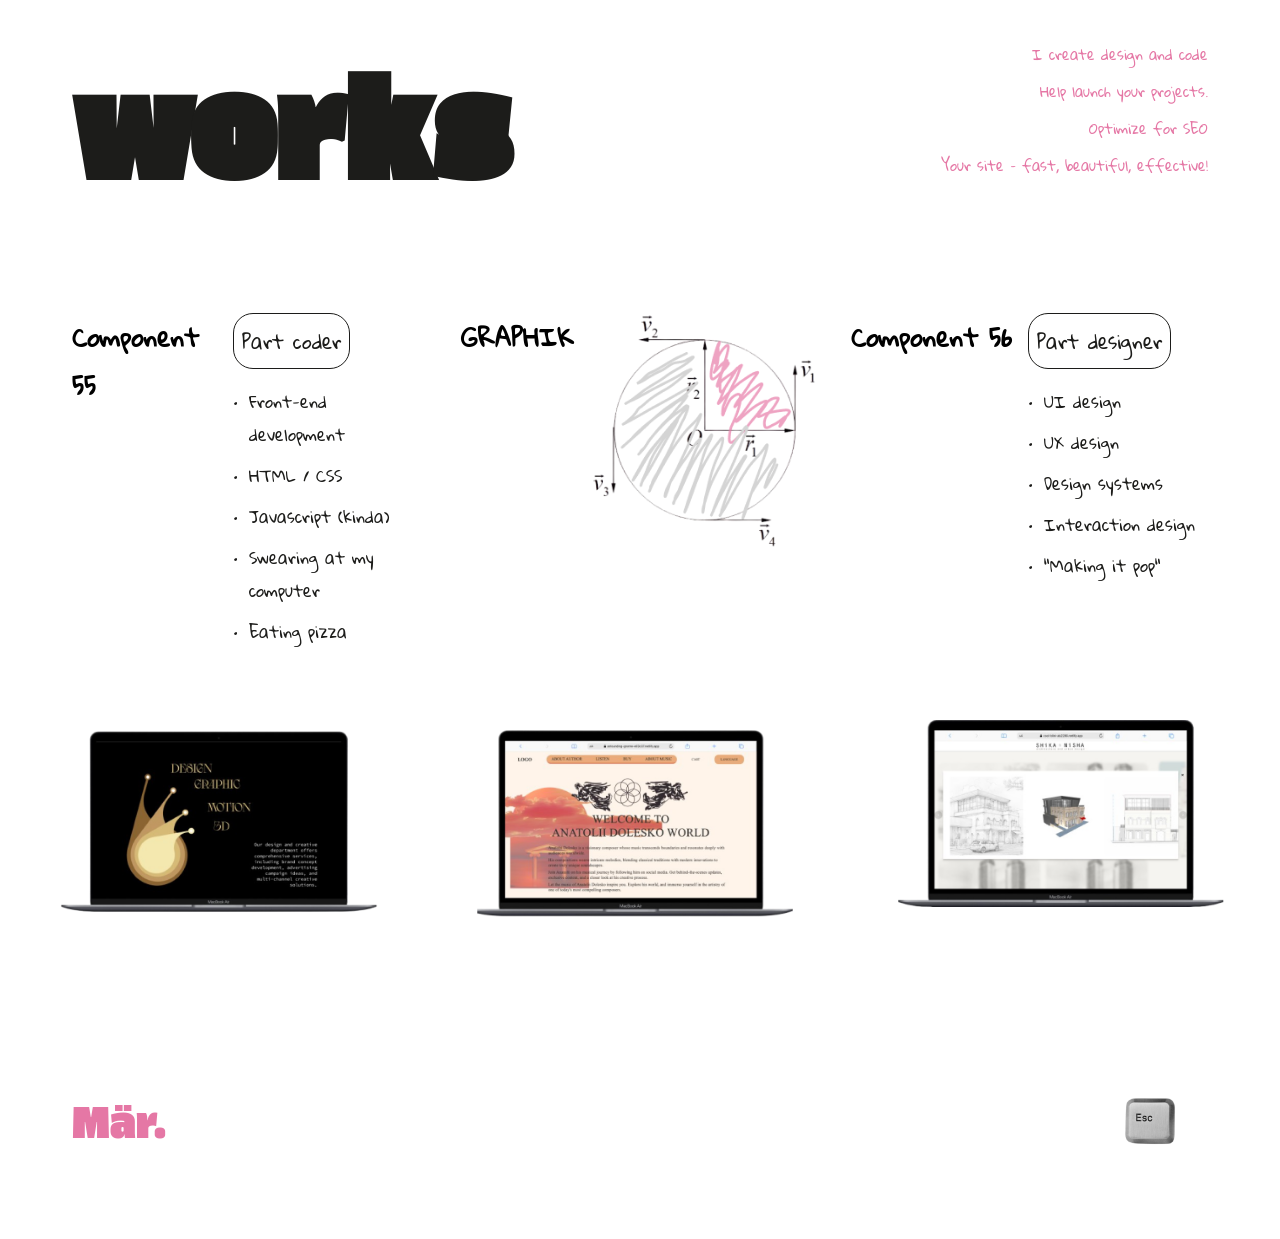
==== work.html @ 4485723b "work.page" ====
<!DOCTYPE html>
<html lang="ru">
  <head>
    <meta charset="UTF-8" />
    <meta name="viewport" content="width=device-width, initial-scale=1.0" />
    <title>Works - Im Mär.</title>
    <!-- Fonts -->
    <link
      href="https://fonts.googleapis.com/css2?family=Gasoek+One&family=Gloria+Hallelujah&display=swap"
      rel="stylesheet"
    />
    <!-- Styles -->
    <link rel="stylesheet" href="styles/main.css" />
    <link rel="stylesheet" href="styles/index.css" />
  </head>
  <body>
    <div class="container">
      <!-- Шапка -->
      <header class="header">
        <h1 class="page-title">works</h1>
        <!-- Текст в правом верхнем углу -->
        <div class="header-text">
          <p>I create design and code</p>
          <p>Help launch your projects.</p>
          <p>Optimize for SEO</p>
          <p>Your site – fast, beautiful, effective!</p>
        </div>
      </header>

      <!-- Основной контент -->
      <main class="main">
        <!-- Компоненты -->
        <div class="components">
          <!-- Component 55 -->
          <div class="component">
            <h2 class="component-title">Component 55</h2>
            <div class="component-content">
              <div class="role">Part coder</div>
              <ul class="skills-list">
                <li>Front-end development</li>
                <li>HTML / CSS</li>
                <li>Javascript (kinda)</li>
                <li>Swearing at my computer</li>
                <li>Eating pizza</li>
              </ul>
            </div>
          </div>

          <!-- GRAPHIK -->
          <div class="component">
            <h2 class="component-title">GRAPHIK</h2>
            <div class="component-content">
              <img
                src="media_portfolio/GRAPHIK.png"
                alt="График"
                class="graph-image"
              />
            </div>
          </div>

          <!-- Component 56 -->
          <div class="component">
            <h2 class="component-title">Component 56</h2>
            <div class="component-content">
              <div class="role">Part designer</div>
              <ul class="skills-list">
                <li>UI design</li>
                <li>UX design</li>
                <li>Design systems</li>
                <li>Interaction design</li>
                <li>"Making it pop"</li>
              </ul>
            </div>
          </div>
        </div>

        <!-- Проекты -->
        <div class="projects">
          <div class="project">
            <img
              src="media_portfolio/SATUS_LAPTOP.png"
              alt="Project 1"
              class="project-image project-image--laptop"
            />
            <img
              src="media_portfolio/SATUS_NOUT.png"
              alt="Project 1"
              class="project-image project-image--tablet"
            />
            <img
              src="media_portfolio/SATUS_PHONE.png"
              alt="Project 1"
              class="project-image project-image--phone"
            />
          </div>
          <div class="project">
            <img
              src="media_portfolio/APOSTOL_LAPTOP.png"
              alt="Project 2"
              class="project-image project-image--laptop"
            />
            <img
              src="media_portfolio/APOSTOL_NOUT.png"
              alt="Project 2"
              class="project-image project-image--tablet"
            />
            <img
              src="media_portfolio/APOSTOL_PHONE.png"
              alt="Project 2"
              class="project-image project-image--phone"
            />
          </div>
          <div class="project">
            <img
              src="media_portfolio/SHIKA_LAPTOP.png"
              alt="Project 3"
              class="project-image project-image--laptop"
            />
            <img
              src="media_portfolio/SHIKA_NOUT.png"
              alt="Project 3"
              class="project-image project-image--tablet"
            />
            <img
              src="media_portfolio/SHIKA_PHONE.png"
              alt="Project 3"
              class="project-image project-image--phone"
            />
          </div>
        </div>
      </main>

      <!-- Подвал -->
      <footer class="footer">
        <a href="index.html" class="logo">Mär.</a>
        <a href="index.html" class="esc-button">
          <img src="media_portfolio/esc.png" alt="ESC" class="esc-icon" />
        </a>
      </footer>
    </div>
  </body>
</html>
---- styles/main.css ----
/* Reset styles */
* {
    margin: 0;
    padding: 0;
    box-sizing: border-box;
}

/* Variables */
:root {
    /* Colors */
    --color-black: #1C1C1A;
    --color-pink: #E577A5;
    --color-gray: #D4D4D4;
    --color-white: #FFFFFF;

    /* Typography */
    --font-heading: 'Gasoek One', sans-serif;
    --font-accent: 'Gloria Hallelujah', cursive;
}

/* Typography responsive styles */
@media screen and (min-width: 1024px) {
    :root {
        --h1-size: 2.5rem;    /* 40px */
        --h2-size: 2rem;      /* 32px */
        --h3-size: 1.5rem;    /* 24px */
        --p-size: 0.875rem;   /* 14px */
    }
}

@media screen and (max-width: 1023px) {
    :root {
        --h1-size: 2rem;      /* 32px */
        --h2-size: 1.75rem;   /* 28px */
        --h3-size: 1.375rem;  /* 22px */
        --p-size: 0.875rem;   /* 14px */
    }
}

@media screen and (max-width: 767px) {
    :root {
        --h1-size: 1.75rem;   /* 28px */
        --h2-size: 1.5rem;    /* 24px */
        --h3-size: 1.25rem;   /* 20px */
        --p-size: 0.75rem;    /* 12px */
    }
}

/* Utility classes */
.container {
    width: 100%;
    max-width: 1200px;
    margin: 0 auto;
    padding: 0 1rem;
}

.transition-default {
    transition: all 0.3s ease;
}

/* Logo styles */
.logo {
    font-family: var(--font-heading);
    color: var(--color-pink);
    text-decoration: none;
    transition: all 0.3s ease;
}

.logo:hover {
    -webkit-text-stroke: 1px var(--color-pink);
    color: transparent;
}

.logo:active {
    -webkit-text-stroke: 1px var(--color-gray);
    background-color: var(--color-gray);
}

/* Навигация */
.navigation {
    display: flex;
    gap: 2rem;
    margin-top: auto;
}

.nav-item {
    text-decoration: none;
    color: var(--color-black);
    display: flex;
    flex-direction: column;
    align-items: center;
    gap: 0.5rem;
}

/* Адаптивная типография */
@media (min-width: 1024px) {
    h1 { font-size: 40px; }
    h2 { font-size: 32px; }
    h3 { font-size: 24px; }
    p { font-size: 14px; }
}

@media (max-width: 1023px) {
    h1 { font-size: 32px; }
    h2 { font-size: 28px; }
    h3 { font-size: 22px; }
    p { font-size: 14px; }
}

@media (max-width: 767px) {
    h1 { font-size: 28px; }
    h2 { font-size: 24px; }
    h3 { font-size: 20px; }
    p { font-size: 12px; }
}

/* Typography */
.font-accent {
    font-family: var(--font-accent);
    letter-spacing: 0.04em;
}

/* Или можно добавить через селектор */
[style*="Gloria Hallelujah"], 
.gloria-hallelujah {
    letter-spacing: 0.04em;
}

.flex-column {
    display: flex;
    flex-direction: column;
}

.items-center {
    align-items: center;
}

.items-start {
    align-items: flex-start;
}
---- styles/index.css ----
/* Основной контейнер */
.container {
    min-height: 100vh;
    display: flex;
    flex-direction: column;
    padding: 2rem;
    background-color: var(--color-white);
    overflow-x: hidden;
}

/* Шапка */
.header {
    margin-bottom: 2rem;
}

.logo {
    font-size: var(--h1-size);
    color: var(--color-pink);
    text-decoration: none;
    font-family: var(--font-heading);
}

/* Основной контент */
.main {
    flex: 1;
    display: flex;
    flex-direction: column;
    justify-content: space-between;
    position: relative;
}

/* Заголовок и skills вместе */
.title-block {
    display: flex;
    justify-content: space-between;
    align-items: flex-start;
    margin-bottom: 2rem;
    flex-wrap: wrap;
    gap: 2rem;
    max-width: 60%;
}

.title {
    font-family: var(--font-accent);
    color: var(--color-black);
    letter-spacing: 0.04em;
    display: flex;
    flex-direction: column;
    align-items: flex-start;
    gap: 1vw;
    font-weight: 400;
}

.title--large {
    font-size: 2.5rem;
    letter-spacing: 0.1vw;
}

.title--large span {
    display: block;
}

/* Блок навыков */
.skills-block {
    position: absolute;
    right: 0;
    width: auto;
    max-width: min(800px, 100vw - 4rem);
    text-align: right;
    margin-top: -1rem;
}

.skills-title {
    font-family: var(--font-heading);
    font-size: 2.5rem;
    color: var(--color-black);
    margin-bottom: 0.5rem;
    letter-spacing: 0.1vw;
}

.skills-items {
    display: grid;
    grid-template-columns: repeat(3, 1fr);
    grid-template-rows: repeat(4, auto);
    gap: clamp(1rem, 3vw, 4.5rem);
    padding: clamp(0.5rem, 1vw, 2rem);
    width: 100%;
}

.skill-item {
    width: min(180px, 100%);
    height: auto;
    justify-self: center;
}

.skill-item--big {
    width: 200px;
}

.skill-item--small {
    width: 160px;
}

/* Точное позиционирование элементов по сетке */
.skill-item:nth-child(1) { 
    grid-column: 1;
    grid-row: 2;
    transform: rotate(-10deg);
    width: 200px;
}

.skill-item:nth-child(2) { 
    grid-column: 3;
    grid-row: 1;
    transform: rotate(5deg);
    width: 160px;
}

.skill-item:nth-child(3) { 
    grid-column: 3;
    grid-row: 2;
    transform: rotate(-8deg);
    width: 200px;
}

.skill-item:nth-child(4) { 
    grid-column: 1;
    grid-row: 4;
    transform: rotate(8deg);
    width: 160px;
}

.skill-item:nth-child(5) { 
    grid-column: 2;
    grid-row: 3;
    transform: rotate(-5deg);
    width: 200px;
}

.skill-item:nth-child(6) { 
    grid-column: 3;
    grid-row: 4;
    transform: rotate(10deg);
    width: 160px;
}

/* Добавим эффект при наведении */
.skill-item:hover {
    transform: scale(1.1) rotate(0deg);
    z-index: 1;
}

/* Навигация */
.navigation {
    display: flex;
    justify-content: space-between;
    gap: 2rem;
    margin-top: -2rem; /* Уменьшаем отступ сверху, чтобы поднять навигацию */
}

.nav-folder {
    display: flex;
    flex-direction: column;
    align-items: center;
    text-decoration: none;
    gap: 0.5rem;
    transition: all 0.3s ease;
}

.folder-icon {
    width: 100px;
    height: auto;
    transition: all 0.3s ease;
}

.nav-folder span {
    font-family: var(--font-accent);
    color: var(--color-black);
    font-size: var(--p-size);
    letter-spacing: 0.04em;
}

/* Ховер эффекты */
.nav-folder:hover .folder-icon {
    content: url('../media_portfolio/IMG_NAV_BUTTON_HOVER.png');
}

.nav-folder:active .folder-icon {
    content: url('../media_portfolio/IMG_NAV_BUTTON_ACTIVE.png');
}

/* Адаптивная верстка */
@media (max-width: 1440px) {
    .skills-block {
        max-width: min(600px, 100vw - 4rem);
    }
    
    .skill-item--big {
        width: 180px;
    }
    
    .skill-item--small {
        width: 140px;
    }
}

@media (max-width: 1024px) {
    .container {
        padding: 2rem;
    }

    /* Шапка с заголовком */
    .header {
        display: flex;
        justify-content: space-between;
        align-items: center;
        margin-bottom: 2rem;
    }

    .logo {
        font-size: 2rem;
    }

    /* Заголовок рядом с лого */
    .title-block {
        position: absolute;
        top: 0.5rem;
        right: 2rem;
        margin: 0;
        padding: 0;
        margin-top: -2.5rem;
    }

    .title--large {
        font-size: 2rem;
        flex-direction: row;
        white-space: nowrap;
    }

    .title--large span {
        display: inline;
        margin-right: 0.5rem;
    }

    /* Блок skills */
    .skills-block {
        position: relative;
        max-width: 100%;
        margin-top: 6rem; /* Отступ после заголовка */
    }

    .skills-title {
        text-align: right;
        margin-bottom: 2rem;
        font-size: 2.5rem;
    }

    .skills-items {
        display: grid;
        grid-template-columns: repeat(3, 1fr);
        gap: 5rem;
        max-width: 800px;
        margin: 0 auto;
        padding: 1rem;
    }

    .skill-item {
        width: 140px;
    }

    /* Навигация */
    .navigation {
        margin-top: auto;
        padding-top: 2rem;
    }

    .projects {
        display: grid;
        grid-template-columns: repeat(2, 1fr);
        gap: 4rem;
        margin-bottom: 4rem;
    }

    .project:nth-child(even) {
        margin-top: 14rem;
    }

    .project {
        max-width: 200px; /* Больше размер для планшетов */
    }

    .project-image {
        width: 140%;
    }

    .components {
        grid-template-columns: 1fr; /* Одна колонка */
        gap: 3rem;
    }

    .component {
        display: flex;
        flex-direction: row;
        justify-content: space-between;
        align-items: flex-start;
        gap: 2rem;
    }

    .component-content {
        flex: 1;
    }

    /* Центральный компонент с графиком */
    .component:nth-child(2) {
        justify-content: center;
        max-width: 400px;
        margin: 0 auto;
    }

    .graph-image {
        max-width: 100%;
    }
}

@media (max-width: 768px) {
    .container {
        padding: 1rem;
    }

    /* Возвращаем заголовок на место */
    .title-block {
        position: static;
        max-width: 100%;
        margin-bottom: 0;
        padding: 0;
        margin-top: 0;
    }

    .title {
        align-items: flex-start;
    }

    .title--large {
        font-size: 1.5rem;
        flex-direction: row;
        flex-wrap: nowrap;
        white-space: nowrap;
        gap: 0.5rem;
    }

    .title--large span {
        display: inline;
        margin-right: 0.25rem;
    }

    /* Блок skills */
    .skills-block {
        position: static;
        max-width: 100%;
        margin-top: 2rem;
    }

    .skills-title {
        text-align: right;
        margin-bottom: 2rem;
    }

    .skills-items {
        display: flex;
        flex-wrap: wrap;
        justify-content: center;
        gap: 2rem;
        padding: 1rem;
        max-width: 600px;
        margin: 0 auto;
    }

    /* Позиционируем каждый элемент отдельно */
    .skill-item:nth-child(1) { 
        margin-left: 0;
        margin-right: auto;
        width: 140px;
    }

    .skill-item:nth-child(2) { 
        margin-left: auto;
        margin-right: 0;
        width: 140px;
    }

    .skill-item:nth-child(3) { 
        margin-left: auto;
        margin-right: 20%;
        width: 140px;
    }

    .skill-item:nth-child(4) { 
        margin-left: 20%;
        margin-right: auto;
        width: 140px;
    }

    .skill-item:nth-child(5) { 
        margin: 0 auto;
        width: 140px;
    }

    .skill-item:nth-child(6) { 
        margin-left: auto;
        margin-right: 10%;
        width: 140px;
    }

    .navigation {
        flex-direction: column;
        align-items: center;
        margin-top: 2rem;
    }

    .projects {
        grid-template-columns: repeat(2, 1fr);
        gap: 4rem;
    }

    .project:nth-child(even) {
        margin-top: 14rem;
    }

    .project {
        max-width: 170px; /* Средний размер */
    }

    .project-image {
        width: 100%;
    }

    .component {
        flex-direction: column;
        gap: 1rem;
    }

    .component:nth-child(2) {
        max-width: 300px;
    }
}

@media (max-width: 480px) {
    .skills-items {
        grid-template-columns: repeat(2, 1fr);
        gap: 1.5rem;
        padding: 0.5rem;
        max-width: 300px;
    }

    .skill-item {
        width: min(100px, 100%);
    }

    .title-block {
        margin-bottom: 0;
        text-align: right;
        width: 100%;
    }

    .title {
        align-items: flex-end;
        width: 100%;
    }

    .title--large {
        font-size: 1.25rem;
        gap: 0.25rem;
        width: 100%;
        justify-content: flex-end;
    }

    .title--large span {
        margin-right: 0.15rem;
    }

    .skills-title {
        font-size: 1.75rem;
        text-align: left;
        margin-bottom: 2.5rem;
    }

    .navigation {
        flex-direction: row;
        justify-content: space-between;
        gap: 1rem;
        margin-top: 2rem;
        padding: 0 0.5rem;
    }

    .nav-folder {
        gap: 0.25rem;
    }

    .folder-icon {
        width: 70px;
        height: auto;
    }

    .nav-folder span {
        font-size: 0.75rem;
    }

    .projects {
        grid-template-columns: repeat(2, 1fr);
        gap: 4rem;
    }

    .project:nth-child(even) {
        margin-top: 14rem;
    }

    .project {
        max-width: 140px; /* Маленький размер */
    }

    .project-image {
        width: 80%;
    }
}

@media (max-width: 360px) {
    .skills-items {
        grid-template-columns: 1fr;
        gap: 1rem;
        max-width: 200px;
    }

    .navigation {
        gap: 0.5rem;
        padding: 0;
    }

    .folder-icon {
        width: 60px;
    }

    .nav-folder span {
        font-size: 0.7rem;
    }

    .title-block {
        margin-bottom: 0;
        text-align: right;
    }

    .skills-title {
        text-align: left;
        margin-bottom: 2.5rem;
    }

    .project:nth-child(even) {
        margin-top: 1rem;
    }

    .project {
        max-width: 120px;
    }
}

/* Анимации */
@keyframes floatVertical {
    0% {
        transform: translateY(-10px) rotate(var(--rotation));
    }
    50% {
        transform: translateY(10px) rotate(var(--rotation));
    }
    100% {
        transform: translateY(-10px) rotate(var(--rotation));
    }
}

@keyframes floatHorizontal {
    0% {
        transform: translateX(-10px) rotate(var(--rotation));
    }
    50% {
        transform: translateX(10px) rotate(var(--rotation));
    }
    100% {
        transform: translateX(-10px) rotate(var(--rotation));
    }
}

/* Применяем анимацию к элементам */
.skill-item:nth-child(1) { 
    --rotation: -10deg;
    animation: floatVertical 4s ease-in-out infinite;
}

.skill-item:nth-child(2) { 
    --rotation: 5deg;
    animation: floatVertical 4s ease-in-out infinite 0.5s;
}

.skill-item:nth-child(3) { 
    --rotation: -8deg;
    animation: floatVertical 4s ease-in-out infinite 1s;
}

.skill-item:nth-child(4) { 
    --rotation: 8deg;
    animation: floatVertical 4s ease-in-out infinite 1.5s;
}

.skill-item:nth-child(5) { 
    --rotation: -5deg;
    animation: floatVertical 4s ease-in-out infinite 2s;
}

.skill-item:nth-child(6) { 
    --rotation: 10deg;
    animation: floatVertical 4s ease-in-out infinite 2.5s;
}

/* Останавливаем анимацию при наведении */
.skill-item:hover {
    animation: none;
    transform: scale(1.1) rotate(0deg);
    z-index: 1;
}

/* Меняем анимацию на мобильных устройствах */
@media (max-width: 768px) {
    .skill-item:nth-child(1) { 
        animation: floatHorizontal 4s ease-in-out infinite;
    }
    
    .skill-item:nth-child(2) { 
        animation: floatHorizontal 4s ease-in-out infinite 0.5s;
    }
    
    .skill-item:nth-child(3) { 
        animation: floatHorizontal 4s ease-in-out infinite 1s;
    }
    
    .skill-item:nth-child(4) { 
        animation: floatHorizontal 4s ease-in-out infinite 1.5s;
    }
    
    .skill-item:nth-child(5) { 
        animation: floatHorizontal 4s ease-in-out infinite 2s;
    }
    
    .skill-item:nth-child(6) { 
        animation: floatHorizontal 4s ease-in-out infinite 2.5s;
    }
}

/* Стили для страницы works */
.page-title {
    font-family: var(--font-heading);
    font-size: 8rem;
    color: var(--color-black);
    margin-bottom: 2rem;
}

.header {
    display: flex;
    justify-content: space-between;
    align-items: flex-start;
    margin-bottom: 4rem;
}

.header-text {
    text-align: right;
    color: var(--color-pink);
    font-family: var(--font-accent);
    font-size: 1.2rem;
}

.header-text p {
    margin: 0.5rem 0;
}

/* Компоненты */
.components {
    display: grid;
    grid-template-columns: repeat(3, 1fr);
    gap: 2rem;
    margin-bottom: 4rem;
}

.component {
    display: flex;
    flex-direction: row;
    gap: 1rem;
}

.component-title {
    font-family: var(--font-accent);
    color: var(--color-purple);
    font-size: 1.5rem;
    margin-bottom: 1rem;
}

.role {
    font-family: var(--font-accent);
    color: var(--color-black);
    font-size: 1.2rem;
    padding: 0.5rem;
    border: 1px solid var(--color-black);
    border-radius: 20px;
    display: inline-block;
    margin-bottom: 1rem;
}

.skills-list {
    list-style: none;
    padding: 0;
    font-family: var(--font-accent);
    color: var(--color-black);
}

.skills-list li {
    margin-bottom: 0.5rem;
    position: relative;
    padding-left: 1rem;
}

.skills-list li::before {
    content: "•";
    position: absolute;
    left: 0;
}

.graph-image {
    width: 100%;
    height: auto;
}

/* Проекты */
.projects {
    display: grid;
    grid-template-columns: repeat(3, 1fr);
    gap: 15rem;
    margin-bottom: 7rem;
    position: relative;
    width: 100%;
    padding: 0 5%; /* Уменьшим отступы, чтобы картинки были больше */
}

.project {
    position: relative;
    width: 100%;
}

.project-image {
    width: 180%; /* Увеличим размер картинок */
    height: auto;
    display: none;
    position: relative;
    left: 50%;
    transform: translateX(-50%);
}

/* Эффект при наведении - простое увеличение */
.project-image:hover {
    transform: translateX(-50%) scale(1.03); /* Немного увеличиваем, сохраняя центрирование */
}

/* По умолчанию показываем NOUT версии на больших экранах */
.project-image--tablet {
    display: block;
}

/* Для планшетов показываем LAPTOP версии */
@media (max-width: 1024px) {
    .project-image--tablet {
        display: none;
    }
    .project-image--laptop {
        display: block;
    }
    .projects {
        padding: 0 8%;
    }
    .project-image {
        width: 140%; /* Возвращаем прежний размер для планшетов */
    }
}

/* Для мобильных показываем PHONE версии */
@media (max-width: 768px) {
    .project-image--laptop {
        display: none;
    }
    .project-image--phone {
        display: block;
    }
    .projects {
        padding: 0 5%;
        gap: 8rem;
    }
    .project-image {
        max-width: 300px;
    }
}

/* Подвал */
.footer {
    display: flex;
    justify-content: space-between;
    align-items: center;
    padding: 2rem 0;
}

/* Кнопка ESC */
.esc-button {
    display: flex;
    align-items: center;
    justify-content: center;
    padding: 1.5rem;
    border: none;
    border-radius: 5px;
}

.esc-icon {
    width: 65px; /* Значительно увеличили размер */
    height: auto;
}

.esc-button:hover {
    transform: scale(1.05);
}

/* Адаптивные размеры для кнопки */
@media (max-width: 1024px) {
    .esc-icon {
        width: 55px;
    }
}

@media (max-width: 768px) {
    .esc-icon {
        width: 45px;
    }
}

@media (max-width: 480px) {
    .esc-icon {
        width: 40px;
    }
}

/* Адаптивная верстка для страницы works */
@media (max-width: 1024px) {
    .page-title {
        font-size: 6rem;
    }

    .components {
        grid-template-columns: repeat(2, 1fr);
    }

    .projects {
        grid-template-columns: repeat(2, 1fr);
    }
}

@media (max-width: 768px) {
    .page-title {
        font-size: 4rem;
    }

    .header {
        flex-direction: column;
        gap: 2rem;
    }

    .header-text {
        text-align: left;
    }

    .components {
        grid-template-columns: 1fr;
    }

    .projects {
        grid-template-columns: repeat(2, 1fr);
        gap: 1rem;
    }
}

@media (max-width: 480px) {
    .page-title {
        font-size: 3rem;
    }

    .component-title {
        font-size: 1.2rem;
    }

    .header-text {
        font-size: 1rem;
    }

    .projects {
        grid-template-columns: repeat(2, 1fr);
        gap: 0rem;
    }

    .project:nth-child(even) {
        margin-top: 14rem;
        margin-left: 0vw;
    }

    .project {
        max-width: 140px;
    }
}
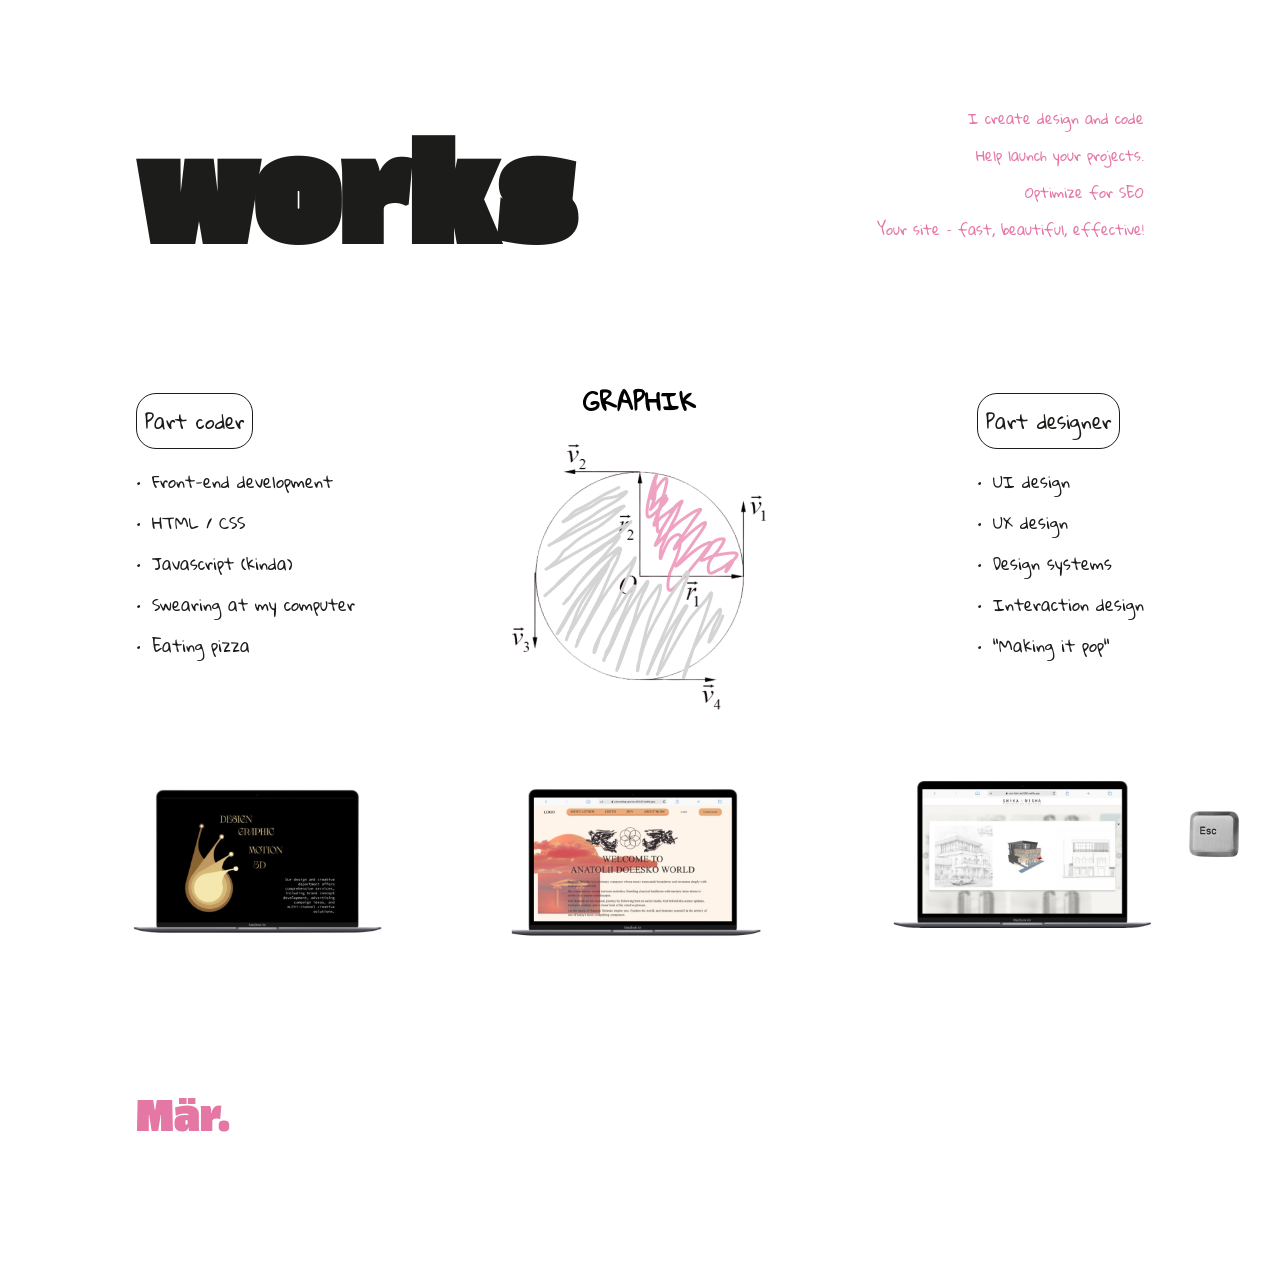
==== commit 0caf719b: "play.page" ====
--- a/work.html
+++ b/work.html
@@ -33,7 +33,7 @@
         <div class="components">
           <!-- Component 55 -->
           <div class="component">
-            <h2 class="component-title">Component 55</h2>
+            <h2 class="component-title"></h2>
             <div class="component-content">
               <div class="role">Part coder</div>
               <ul class="skills-list">
@@ -60,7 +60,7 @@
 
           <!-- Component 56 -->
           <div class="component">
-            <h2 class="component-title">Component 56</h2>
+            <h2 class="component-title"></h2>
             <div class="component-content">
               <div class="role">Part designer</div>
               <ul class="skills-list">
--- a/styles/index.css
+++ b/styles/index.css
@@ -3,7 +3,7 @@
     min-height: 100vh;
     display: flex;
     flex-direction: column;
-    padding: 2rem;
+    padding: 6rem;
     background-color: var(--color-white);
     overflow-x: hidden;
 }
@@ -320,6 +320,27 @@
     .graph-image {
         max-width: 100%;
     }
+
+    .about-title {
+        font-size: 6rem;
+    }
+
+    /* Сохраняем сетку 2x2 но уменьшаем отступы */
+    .about-content {
+        gap: 1.5rem;
+    }
+
+    .about-text {
+        padding-right: 1rem;
+    }
+
+    .expertise {
+        padding-left: 1rem;
+    }
+
+    .resume-img, .certificate-img {
+        max-width: 100%;
+    }
 }
 
 @media (max-width: 768px) {
@@ -442,6 +463,28 @@
     .component:nth-child(2) {
         max-width: 300px;
     }
+
+    .about-title {
+        font-size: 4rem;
+    }
+
+    /* Сохраняем сетку 2x2 */
+    .about-content {
+        gap: 1rem;
+    }
+
+    .hello-text, .expertise-title {
+        font-size: 1.5rem;
+    }
+
+    .description, .expertise-list li {
+        font-size: 1rem;
+        line-height: 1.4;
+    }
+
+    .expertise-list li {
+        margin-bottom: 0.5rem;
+    }
 }
 
 @media (max-width: 480px) {
@@ -521,6 +564,51 @@
     .project-image {
         width: 80%;
     }
+
+    .about-title {
+        font-size: 3rem;
+        margin-bottom: 1rem;
+    }
+
+    /* На мобильных делаем одну колонку */
+    .about-content {
+        grid-template-columns: 1fr;
+        gap: 1.5rem;
+    }
+
+    .about-text {
+        grid-column: 1;
+        grid-row: 1;
+        padding-right: 0;
+    }
+
+    .resume {
+        grid-column: 1;
+        grid-row: 2;
+    }
+
+    .certificate {
+        grid-column: 1;
+        grid-row: 3;
+    }
+
+    .expertise {
+        grid-column: 1;
+        grid-row: 4;
+        padding-left: 0;
+    }
+
+    .hello-text, .expertise-title {
+        font-size: 1.25rem;
+    }
+
+    .description, .expertise-list li {
+        font-size: 0.9rem;
+    }
+
+    .expertise-list li {
+        padding-left: 1rem;
+    }
 }
 
 @media (max-width: 360px) {
@@ -559,6 +647,22 @@
 
     .project {
         max-width: 120px;
+    }
+
+    .about-title {
+        font-size: 2.5rem;
+    }
+
+    .about-content {
+        gap: 1rem;
+    }
+
+    .hello-text, .expertise-title {
+        font-size: 1.1rem;
+    }
+
+    .description, .expertise-list li {
+        font-size: 0.85rem;
     }
 }
 
@@ -686,10 +790,31 @@
     margin-bottom: 4rem;
 }
 
+/* Компонент Part coder */
+.component:first-child {
+    grid-column: 1;
+    justify-self: start;
+    max-width: 300px;
+}
+
+/* Центральный график */
+.component:nth-child(2) {
+    grid-column: 2;
+    justify-self: center;
+}
+
+/* Компонент Part designer */
+.component:last-child {
+    grid-column: 3;
+    justify-self: end;
+    max-width: 300px;
+}
+
 .component {
     display: flex;
-    flex-direction: row;
-    gap: 1rem;
+    flex-direction: column;
+    gap: 0rem;
+    align-items: center;
 }
 
 .component-title {
@@ -802,49 +927,56 @@
     }
 }
 
-/* Подвал */
+/* Обновляем стили для footer и esc-button */
 .footer {
     display: flex;
     justify-content: space-between;
     align-items: center;
+    position: relative;
     padding: 2rem 0;
 }
 
-/* Кнопка ESC */
 .esc-button {
-    display: flex;
-    align-items: center;
-    justify-content: center;
-    padding: 1.5rem;
+    position: fixed;
+    bottom: 2rem;
+    right: 2rem;
+    z-index: 100;
+    background: none;
     border: none;
-    border-radius: 5px;
+    padding: 0;
+    cursor: pointer;
+    transition: transform 0.3s ease;
 }
 
 .esc-icon {
-    width: 65px; /* Значительно увеличили размер */
+    width: 65px;
     height: auto;
 }
 
 .esc-button:hover {
-    transform: scale(1.05);
-}
-
-/* Адаптивные размеры для кнопки */
-@media (max-width: 1024px) {
+    transform: scale(1.1);
+}
+
+/* Адаптивные стили для ESC кнопки */
+@media (max-width: 768px) {
+    .esc-button {
+        bottom: 1.5rem;
+        right: 1.5rem;
+    }
+    
     .esc-icon {
         width: 55px;
     }
 }
 
-@media (max-width: 768px) {
+@media (max-width: 480px) {
+    .esc-button {
+        bottom: 1rem;
+        right: 1rem;
+    }
+    
     .esc-icon {
         width: 45px;
-    }
-}
-
-@media (max-width: 480px) {
-    .esc-icon {
-        width: 40px;
     }
 }
 
@@ -855,7 +987,26 @@
     }
 
     .components {
-        grid-template-columns: repeat(2, 1fr);
+        grid-template-columns: 1fr;
+        gap: 3rem;
+        max-width: 800px;
+        margin: 0 auto 4rem;
+    }
+
+    .component:first-child {
+        grid-column: 1;
+        justify-self: start;
+    }
+
+    .component:nth-child(2) {
+        grid-column: 1;
+        justify-self: center;
+        max-width: 500px;
+    }
+
+    .component:last-child {
+        grid-column: 1;
+        justify-self: end;
     }
 
     .projects {
@@ -878,7 +1029,17 @@
     }
 
     .components {
-        grid-template-columns: 1fr;
+        gap: 2rem;
+        max-width: 100%;
+    }
+
+    .component:first-child,
+    .component:last-child {
+        max-width: 250px;
+    }
+
+    .component:nth-child(2) {
+        max-width: 400px;
     }
 
     .projects {
@@ -913,4 +1074,2539 @@
     .project {
         max-width: 140px;
     }
-} +
+    .components {
+        gap: 1.5rem;
+    }
+
+    .component:first-child,
+    .component:last-child {
+        max-width: 200px;
+    }
+
+    .component:nth-child(2) {
+        max-width: 300px;
+    }
+}
+
+/* Обновляем стили для страницы about */
+.about-content {
+    display: grid;
+    grid-template-columns: repeat(2, 1fr);
+    gap: 2rem;
+}
+
+.about-title {
+    font-family: var(--font-heading);
+    font-size: clamp(2.5rem, 8vw, 8rem);
+    color: var(--color-black);
+    margin-bottom: clamp(1rem, 3vw, 2rem);
+}
+
+.about-text {
+    grid-column: 1;
+    grid-row: 1;
+    padding-right: 2rem;
+}
+
+.hello-text {
+    font-family: var(--font-accent);
+    color: var(--color-pink);
+    font-size: clamp(1.25rem, 2.5vw, 2rem);
+    margin-bottom: 1rem;
+}
+
+.description {
+    font-family: var(--font-accent);
+    color: var(--color-black);
+    font-size: clamp(0.9rem, 1.2vw, 1.2rem);
+    line-height: 1.6;
+    margin-bottom: 1rem;
+}
+
+.resume {
+    grid-column: 2;
+    grid-row: 1;
+}
+
+.certificate {
+    grid-column: 1;
+    grid-row: 2;
+}
+
+.expertise {
+    grid-column: 2;
+    grid-row: 2;
+    padding-left: 2rem;
+    padding-top: 13rem;
+}
+
+.resume-img,
+.certificate-img {
+    width: 100%;
+    height: auto;
+    max-width: 500px;
+}
+
+.expertise-title {
+    font-family: var(--font-accent);
+    color: var(--color-pink);
+    font-size: clamp(1.25rem, 2.5vw, 2rem);
+    margin-bottom: 1rem;
+}
+
+.expertise-list {
+    list-style: none;
+    padding: 0;
+}
+
+.expertise-list li {
+    font-family: var(--font-accent);
+    color: var(--color-black);
+    font-size: clamp(0.9rem, 1.2vw, 1.2rem);
+    margin-bottom: clamp(0.5rem, 1vw, 1rem);
+    padding-left: 1.5rem;
+    position: relative;
+    line-height: 1.4;
+}
+
+.expertise-list li::before {
+    content: "•";
+    position: absolute;
+    left: 0;
+    color: var(--color-pink);
+}
+
+/* Планшеты */
+@media (max-width: 1024px) {
+    .about-content {
+        gap: 1.5rem;
+    }
+
+    .about-text {
+        padding-right: 1rem;
+    }
+
+    .expertise {
+        padding-left: 1rem;
+        
+    }
+}
+
+/* Маленькие планшеты и большие телефоны */
+@media (max-width: 768px) {
+    .about-content {
+        grid-template-columns: 1fr;
+        gap: 2rem;
+        max-width: 600px;
+        margin: 0 auto;
+    }
+
+    .about-text,
+    .resume,
+    .certificate,
+    .expertise {
+        grid-column: 1;
+        padding: 0;
+    }
+
+    .resume { grid-row: 2; }
+    .certificate { grid-row: 3; }
+    .expertise { grid-row: 4; }
+
+    .resume-img,
+    .certificate-img {
+        margin: 0 auto;
+        display: block;
+    }
+}
+
+/* Телефоны */
+@media (max-width: 480px) {
+    .about-content {
+        grid-template-columns: repeat(2, 1fr); /* Сохраняем сетку 2x2 */
+        gap: 1rem;
+        padding: 0 0.5rem;
+    }
+
+    .about-text {
+        grid-column: 1;
+        grid-row: 1;
+        padding-right: 0.5rem;
+    }
+
+    .resume {
+        grid-column: 2;
+        grid-row: 1;
+    }
+
+    .certificate {
+        grid-column: 1;
+        grid-row: 2;
+    }
+
+    .expertise {
+        grid-column: 2;
+        grid-row: 2;
+        padding-left: 0.5rem;
+        
+    }
+
+    .resume-img,
+    .certificate-img {
+        max-width: 100%;
+        height: auto;
+    }
+
+    /* Уменьшаем размеры текста */
+    .about-title {
+        font-size: clamp(2rem, 5vw, 3rem);
+        margin-bottom: 1rem;
+    }
+
+    .hello-text {
+        font-size: 1.2rem;
+        margin-bottom: 0.5rem;
+    }
+
+    .description {
+        font-size: 0.9rem;
+        line-height: 1.4;
+        margin-bottom: 0.5rem;
+    }
+
+    .expertise-title {
+        font-size: 1.2rem;
+        margin-bottom: 0.5rem;
+    }
+
+    .expertise-list li {
+        font-size: 0.9rem;
+        margin-bottom: 0.4rem;
+        padding-left: 1rem;
+        line-height: 1.3;
+    }
+}
+
+/* Очень маленькие телефоны */
+@media (max-width: 360px) {
+    .about-content {
+        gap: 0.8rem;
+    }
+
+    .about-text {
+        padding-right: 0.4rem;
+    }
+
+    .expertise {
+        padding-left: 0.4rem;
+        padding-top: 4rem;
+    }
+
+    .about-title {
+        font-size: 1.8rem;
+    }
+
+    .hello-text,
+    .expertise-title {
+        font-size: 1.1rem;
+    }
+
+    .description,
+    .expertise-list li {
+        font-size: 0.85rem;
+    }
+}
+
+/* Обновленные стили для страницы play */
+.animation-section {
+    position: relative;
+    height: 80vh; /* Ограничиваем высоту секции */
+    margin: 2rem 0;
+    border-radius: 20px;
+    overflow: hidden; /* Ограничиваем анимацию внутри секции */
+    box-shadow: 0 0 20px rgba(0, 0, 0, 0.1);
+}
+
+#app {
+    position: relative;
+    height: 100%;
+    width: 100%;
+    font-family: "Montserrat", serif;
+    
+    border-radius: inherit;
+}
+
+.hero {
+    height: 100%;
+    display: flex;
+    flex-direction: column;
+    align-items: center;
+    justify-content: center;
+    position: relative;
+    z-index: 2;
+}
+
+#webgl-canvas {
+    position: absolute; /* Изменили с fixed на absolute */
+    top: 0;
+    right: 0;
+    bottom: 0;
+    left: 0;
+    overflow: hidden;
+    z-index: 1;
+    border-radius: inherit;
+}
+
+.buttons {
+    position: absolute; /* Изменили с fixed на absolute */
+    width: 100%;
+    bottom: 15px;
+    z-index: 2;
+    display: flex;
+    justify-content: center;
+    align-items: center;
+    gap: 15px;
+}
+
+.buttons button {
+    font-family: "Montserrat", serif;
+    background: rgba(255, 255, 255, 0.5);
+    border-radius: 5px;
+    border: 1px solid grey;
+    padding: 4px 8px;
+    cursor: pointer;
+    transition: all 0.3s ease;
+}
+
+.buttons button:hover {
+    background: rgba(255, 255, 255, 0.7);
+}
+
+/* Адаптивная верстка */
+@media (max-width: 768px) {
+    .animation-section {
+        height: 70vh;
+        margin: 1.5rem 0;
+    }
+}
+
+@media (max-width: 480px) {
+    .animation-section {
+        height: 60vh;
+        margin: 1rem 0;
+    }
+}
+
+/* Добавляем стили для трекера денег */
+.tracker-section {
+    padding: 2rem 0;
+    margin: 0 auto;
+    max-width: 800px;
+}
+
+.section-title {
+    font-family: var(--font-heading);
+    font-size: clamp(2rem, 4vw, 3rem);
+    color: var(--color-black);
+    margin-bottom: 2rem;
+    text-align: center;
+}
+
+.tracker-container {
+    background: #d8d8d875;
+    border-radius: clamp(16px, 4vw, 24px);
+    width: 100%;
+    height: 100vh;
+    margin: 0 auto;
+    display: flex;
+    flex-direction: column;
+    overflow: hidden;
+    /* Добавляем многослойные тени для большей объемности */
+    box-shadow: 
+        0 8px 30px rgba(0, 0, 0, 0.12),
+        0 30px 60px rgba(0, 0, 0, 0.08),
+        inset 0 -10px 30px rgba(255, 255, 255, 0.1),
+        inset 0 10px 30px rgba(255, 255, 255, 0.1);
+    /* Добавляем тонкую рамку для лучшего определения границ */
+    border: 1px solid rgba(255, 255, 255, 0.1);
+    /* Добавляем небольшой градиент для усиления эффекта объема */
+    background: linear-gradient(
+        145deg,
+        rgba(255, 255, 255, 0.1),
+        rgba(216, 216, 216, 0.45)
+    );
+    /* Добавляем backdrop-filter для эффекта матового стекла */
+    backdrop-filter: blur(10px);
+    -webkit-backdrop-filter: blur(10px);
+}
+
+.list-header {
+    font-size: 20px;
+    font-weight: 500;
+    color: #18181b;
+    margin-bottom: 24px;
+    padding-left: 12px;
+}
+
+.transaction-list {
+    display: flex;
+    flex-direction: column;
+    gap: 16px;
+}
+
+.transaction {
+    display: flex;
+    align-items: center;
+    gap: 12px;
+    padding: 0 12px;
+    border-radius: 16px;
+    cursor: pointer;
+    transition: background 0.3s ease;
+    position: relative;
+}
+
+.transaction:hover {
+    background: #f4f4f5;
+}
+
+.icon-container {
+    display: flex;
+    justify-content: space-between;
+}
+
+.icon {
+    width: clamp(32px, 8vw, 40px);
+    height: clamp(32px, 8vw, 40px);
+    background: #18181b;
+    border-radius: 12px;
+    display: grid;
+    place-items: center;
+}
+
+.icon svg {
+    width: 20px;
+    height: 20px;
+    color: white;
+}
+
+.details {
+    display: flex;
+    flex-direction: row;
+    justify-content: space-between;
+    flex: 1;
+    width: 100%;
+}
+
+.title-container {
+    display: flex;
+    flex-direction: column;
+    gap: 4px;
+}
+
+.title {
+    font-weight: 500;
+    color: #18181b;
+}
+
+.subtitle {
+    font-size: clamp(12px, 3vw, 14px);
+    color: #71717a;
+}
+
+.amount {
+    font-weight: 500;
+    color: #71717a;
+}
+
+/* Адаптивная верстка для трекера */
+@media (max-width: 768px) {
+    .tracker-container {
+        max-width: 100%;
+    }
+}
+
+@media (max-width: 480px) {
+    .section-title {
+        margin-bottom: 1.5rem;
+    }
+
+    .list-header {
+        font-size: 18px;
+        margin-bottom: 16px;
+    }
+}
+
+/* Добавьте эти стили для анимации */
+.transaction {
+    /* ... существующие стили ... */
+    position: relative;
+}
+
+.transaction.expanded {
+    flex-direction: column;
+    align-items: flex-start;
+    background: #ffffff;
+}
+
+.transaction.expanded .transaction-details, 
+.transaction.expanded .payment-details {
+    display: flex;
+}
+
+.transaction.expanded .icon-container {
+    width: 100%;
+}
+
+.transaction.expanded .close-btn {
+    display: flex;
+}
+
+.transaction-details, 
+.payment-details {
+    display: none;
+    flex-direction: column;
+    gap: 6px;
+    color: #71717a;
+    border-top: 1px dotted #71717a;
+    padding-top: 6px;
+    width: 100%;
+}
+
+.close-btn {
+    display: none;
+    width: 32px;
+    height: 32px;
+    border: none;
+    background: #f4f4f5;
+    border-radius: 50%;
+    cursor: pointer;
+    align-items: center;
+    justify-content: center;
+}
+
+/* Анимации */
+@keyframes slide-up {
+    from {
+        opacity: 0;
+        margin-top: 30px;
+    }
+    to {
+        opacity: 1;
+        margin-top: 0;
+    }
+}
+
+@keyframes fade-out {
+    0% { opacity: 1; }
+    50% { opacity: 0; }
+    100% { opacity: 0; }
+}
+
+/* View Transitions API */
+::view-transition-group(*) {
+    animation-duration: 0.4s;
+    animation-timing-function: cubic-bezier(0.33, 1, 0.68, 1);
+}
+
+::view-transition-old(*),
+::view-transition-new(*) {
+    height: 100%;
+}
+
+/* Специальные анимации для разных состояний */
+html:active-view-transition-type(expand) {
+    &::view-transition-group(.transaction-details),
+    &::view-transition-group(.payment-details) {
+        animation-name: slide-up;
+        animation-duration: 0.5s;
+    }
+}
+
+html:active-view-transition-type(collapse) {
+    &::view-transition-group(.transaction-details),
+    &::view-transition-group(.payment-details) {
+        animation-name: fade-out;
+    }
+}
+
+::view-transition-group(.not-expanded) {
+    animation-name: fade-out;
+}
+
+/* Добавьте эти стили для разных категорий транзакций */
+.transaction:nth-child(2) .icon {
+    background: #1DB954; /* Spotify green */
+}
+
+.transaction:nth-child(3) .icon {
+    background: #276EF1; /* Uber blue */
+}
+
+.transaction:nth-child(4) .icon {
+    background: #006241; /* Starbucks green */
+}
+
+/* Эффект наведения для иконок */
+.icon {
+    transition: transform 0.3s ease;
+}
+
+.transaction:hover .icon {
+    transform: scale(1.1);
+}
+
+/* Улучшенные стили для деталей транзакции */
+.transaction-details,
+.payment-details {
+    font-size: 13px;
+    line-height: 1.4;
+}
+
+.transaction-id {
+    font-family: monospace;
+    letter-spacing: 0.5px;
+}
+
+.payment-method {
+    font-weight: 500;
+}
+
+/* Стили для шапки */
+.app-header {
+    display: flex;
+    justify-content: space-between;
+    align-items: center;
+    margin-bottom: 24px;
+    padding: clamp(16px, 3vw, 24px) clamp(16px, 3vw, 24px) 0;
+    background: inherit;
+    border-bottom: 1px solid rgba(255, 255, 255, 0.1);
+    z-index: 2;
+}
+
+.user-info {
+    display: flex;
+    align-items: center;
+    gap: 12px;
+}
+
+.user-avatar {
+    width: clamp(32px, 8vw, 40px);
+    height: clamp(32px, 8vw, 40px);
+    border-radius: 50%;
+    overflow: hidden;
+}
+
+.user-avatar img {
+    width: 100%;
+    height: 100%;
+    object-fit: cover;
+}
+
+.user-name {
+    font-size: clamp(14px, 3.5vw, 16px);
+    font-weight: 600;
+    color: #1a1a1a;
+}
+
+.header-actions {
+    display: flex;
+    gap: 16px;
+}
+
+.icon-btn {
+    background: none;
+    border: none;
+    padding: 8px;
+    cursor: pointer;
+    color: #1a1a1a;
+}
+
+.icon-btn svg {
+    width: clamp(20px, 5vw, 24px);
+    height: clamp(20px, 5vw, 24px);
+}
+
+/* Стили для карточки с балансом */
+.balance-card {
+    background: var(--color-pink);
+    border-radius: clamp(16px, 4vw, 20px);
+    padding: clamp(16px, 4vw, 24px);
+    color: white;
+    margin-bottom: clamp(16px, 4vw, 24px);
+    cursor: pointer;
+    transition: transform 0.3s ease;
+    position: relative;
+    z-index: 1;
+}
+
+.balance-card:hover {
+    transform: translateY(-4px);
+}
+
+.card-label {
+    font-size: clamp(12px, 3vw, 14px);
+    opacity: 0.8;
+    margin-bottom: 8px;
+}
+
+.balance-amount {
+    font-size: clamp(24px, 6vw, 32px);
+    font-weight: 700;
+    margin-bottom: clamp(16px, 4vw, 24px);
+}
+
+.card-details {
+    display: flex;
+    justify-content: space-between;
+    align-items: center;
+}
+
+.card-number {
+    font-size: 14px;
+    letter-spacing: 2px;
+}
+
+.card-type {
+    display: flex;
+    align-items: center;
+    gap: 8px;
+    font-size: 14px;
+}
+
+.card-type svg {
+    width: 24px;
+    height: 24px;
+    stroke: white;
+}
+
+/* Стили для быстрых действий */
+.quick-actions {
+    display: grid;
+    grid-template-columns: repeat(auto-fit, minmax(80px, 1fr));
+    gap: clamp(8px, 2vw, 12px);
+    margin-bottom: clamp(16px, 4vw, 24px);
+    position: relative;
+    z-index: 1;
+}
+
+.action-btn {
+    background: white;
+    border: none;
+    border-radius: clamp(12px, 3vw, 16px);
+    padding: clamp(12px, 3vw, 16px);
+    display: flex;
+    flex-direction: column;
+    align-items: center;
+    gap: 8px;
+    cursor: pointer;
+    transition: all 0.2s ease;
+}
+
+.action-btn:hover {
+    background: #f0f0f0;
+    transform: translateY(-2px);
+}
+
+.action-btn svg {
+    width: clamp(20px, 5vw, 24px);
+    height: clamp(20px, 5vw, 24px);
+    color: #1a1a1a;
+}
+
+/* Стили для секции транзакций */
+.transactions-section {
+    background: var(--color-white);
+    border-radius: clamp(16px, 4vw, 20px);
+    padding: clamp(16px, 4vw, 20px);
+    margin-bottom: clamp(16px, 4vw, 24px);
+}
+
+.section-header {
+    display: flex;
+    justify-content: space-between;
+    align-items: center;
+    margin-bottom: 16px;
+}
+
+.section-header h3 {
+    font-size: 18px;
+    font-weight: 600;
+    color: #1a1a1a;
+}
+
+.view-all {
+    background: none;
+    border: none;
+    color: #0061ff;
+    font-size: 14px;
+    cursor: pointer;
+}
+
+/* Адаптивная верстка */
+@media (max-width: 480px) {
+    .tracker-container {
+        padding: 16px;
+    }
+
+    .balance-amount {
+        font-size: 28px;
+    }
+
+    .quick-actions {
+        grid-template-columns: repeat(3, 1fr);
+        gap: 8px;
+    }
+
+    .action-btn {
+        padding: 12px;
+    }
+
+    .action-btn svg {
+        width: 20px;
+        height: 20px;
+    }
+}
+
+/* Стили для фильтров транзакций */
+.filters {
+    display: flex;
+    gap: 8px;
+    overflow-x: auto;
+    padding: 4px;
+    scrollbar-width: none; /* Firefox */
+    -ms-overflow-style: none; /* IE/Edge */
+}
+
+.filters::-webkit-scrollbar {
+    display: none; /* Chrome/Safari/Opera */
+}
+
+.filter-btn {
+    background: var(--color-background);
+    border: none;
+    padding: clamp(8px, 2vw, 12px) clamp(12px, 3vw, 20px);
+    border-radius: clamp(16px, 4vw, 20px);
+    color: var(--color-text);
+    cursor: pointer;
+    white-space: nowrap;
+    transition: all 0.3s ease;
+}
+
+.filter-btn.active {
+    background: var(--color-pink);
+    color: white;
+}
+
+/* Стили для поиска */
+.search-bar {
+    margin-bottom: clamp(16px, 4vw, 24px);
+    position: relative;
+}
+
+.search-input {
+    width: 100%;
+    padding: clamp(12px, 3vw, 16px) clamp(16px, 4vw, 24px) clamp(12px, 3vw, 16px) clamp(40px, 10vw, 56px);
+    border: 1px solid #e5e5e5;
+    border-radius: clamp(16px, 4vw, 20px);
+    font-size: clamp(12px, 3vw, 14px);
+    background: var(--color-background);
+    color: var(--color-text);
+}
+
+.search-icon {
+    position: absolute;
+    left: 12px;
+    top: 50%;
+    transform: translateY(-50%);
+    color: var(--color-text-light);
+}
+
+/* Стили для сортировки */
+.sort-dropdown {
+    position: relative;
+    margin-left: auto;
+}
+
+.sort-btn {
+    background: none;
+    border: none;
+    color: var(--color-text);
+    cursor: pointer;
+    display: flex;
+    align-items: center;
+    gap: 4px;
+}
+
+.sort-menu {
+    position: absolute;
+    top: 100%;
+    right: 0;
+    background: var(--color-background);
+    border-radius: 12px;
+    box-shadow: 0 4px 12px rgba(0,0,0,0.1);
+    padding: 8px 0;
+    min-width: 150px;
+    z-index: 10;
+    display: none;
+}
+
+.sort-menu.active {
+    display: block;
+}
+
+.sort-option {
+    padding: 8px 16px;
+    cursor: pointer;
+    transition: background 0.2s ease;
+}
+
+.sort-option:hover {
+    background: rgba(255,255,255,0.1);
+}
+
+/* Стили для статистики */
+.stats {
+    display: grid;
+    grid-template-columns: repeat(auto-fit, minmax(120px, 1fr));
+    gap: clamp(8px, 2vw, 12px);
+    margin-bottom: clamp(16px, 4vw, 24px);
+}
+
+.stat-card {
+    background: var(--color-background);
+    padding: clamp(12px, 3vw, 16px);
+    border-radius: clamp(12px, 3vw, 16px);
+    text-align: center;
+}
+
+.stat-value {
+    font-size: clamp(18px, 4.5vw, 24px);
+    font-weight: 600;
+    color: var(--color-text);
+    margin-bottom: 4px;
+}
+
+.stat-label {
+    font-size: clamp(10px, 2.5vw, 12px);
+    color: var(--color-text-light);
+}
+
+/* Обновляем стили для модального окна */
+.modal {
+    position: fixed;
+    top: 50%;
+    left: 50%;
+    transform: translate(-50%, -50%);
+    width: min(90vw, 320px);
+    max-width: 320px; /* Делаем более компактным */
+    background: var(--color-white);
+    border-radius: clamp(16px, 4vw, 20px);
+    box-shadow: 0 10px 30px rgba(0, 0, 0, 0.2);
+    border: 1px solid rgba(255, 255, 255, 0.1);
+    opacity: 0;
+    z-index: 1000;
+    transition: all 0.3s cubic-bezier(0.4, 0, 0.2, 1);
+}
+
+/* Затемнение фона */
+.modal-backdrop {
+    position: fixed;
+    top: 0;
+    left: 0;
+    right: 0;
+    bottom: 0;
+
+    backdrop-filter: blur(5px);
+    opacity: 0;
+    z-index: 999;
+    transition: opacity 0.3s ease;
+}
+
+.modal-content {
+    padding: clamp(16px, 4vw, 20px);
+    position: relative;
+}
+
+.modal-header {
+    display: flex;
+    align-items: center;
+    margin-bottom: 20px;
+}
+
+.modal h3 {
+    font-size: clamp(16px, 4vw, 18px);
+    font-weight: 600;
+    color: var(--color-text);
+    margin: 0;
+}
+
+.modal-close {
+    position: absolute;
+    right: 16px;
+    top: 16px;
+    width: 24px;
+    height: 24px;
+    border: none;
+    background: none;
+    cursor: pointer;
+    color: var(--color-text-light);
+    padding: 0;
+    display: flex;
+    align-items: center;
+    justify-content: center;
+    transition: all 0.3s ease;
+}
+
+.modal-close:hover {
+    color: var(--color-pink);
+    transform: rotate(90deg);
+}
+
+.modal-input {
+    width: 100%;
+    padding: clamp(10px, 2.5vw, 12px) clamp(12px, 3vw, 16px);
+    margin-bottom: 12px;
+    border: 2px solid rgba(255, 255, 255, 0.1);
+    border-radius: clamp(10px, 2.5vw, 12px);
+    background: var(--color-background);
+    color: var(--color-text);
+    font-size: clamp(12px, 3vw, 14px);
+    transition: all 0.3s ease;
+}
+
+.modal-buttons {
+    display: flex;
+    gap: 8px;
+    margin-top: 20px;
+}
+
+.modal-btn {
+    flex: 1;
+    padding: 12px;
+    border: none;
+    border-radius: 12px;
+    cursor: pointer;
+    font-weight: 500;
+    font-size: 14px;
+    transition: all 0.3s ease;
+}
+
+.modal-btn.cancel {
+    background: rgba(255, 255, 255, 0.05);
+    color: var(--color-text);
+}
+
+.modal-btn.confirm {
+    background: var(--color-pink);
+    color: white;
+}
+
+/* Анимации для модального окна */
+.modal.active {
+    opacity: 1;
+    transform: translate(-50%, -50%) scale(1);
+}
+
+.modal-backdrop.active {
+    opacity: 1;
+}
+
+/* Стили для селекта в модальном окне */
+.modal select.modal-input {
+    appearance: none;
+    background-image: url("data:image/svg+xml,%3Csvg xmlns='http://www.w3.org/2000/svg' width='24' height='24' viewBox='0 0 24 24' fill='none' stroke='currentColor' stroke-width='2' stroke-linecap='round' stroke-linejoin='round'%3E%3Cpath d='M6 9l6 6 6-6'/%3E%3C/svg%3E");
+    background-repeat: no-repeat;
+    background-position: right 12px center;
+    background-size: 16px;
+    padding-right: 40px;
+}
+
+/* Обновляем стили для транзакций */
+.transaction {
+    background: rgba(255, 255, 255, 0.05);
+    border: 1px solid rgba(255, 255, 255, 0.1);
+    padding: clamp(12px, 3vw, 16px);
+    border-radius: clamp(16px, 4vw, 20px);
+    transition: all 0.3s cubic-bezier(0.4, 0, 0.2, 1);
+}
+
+.transaction:hover {
+    transform: translateX(8px);
+    background: rgba(255, 255, 255, 0.1);
+}
+
+.transaction.expanded {
+    background: var(--color-background);
+    box-shadow: 0 12px 24px rgba(0, 0, 0, 0.1);
+    transform: scale(1.02);
+}
+
+/* Обновляем стили для фильтров */
+.filters {
+    background: rgba(255, 255, 255, 0.05);
+    padding: clamp(6px, 1.5vw, 8px);
+    border-radius: clamp(16px, 4vw, 20px);
+    margin-bottom: clamp(16px, 4vw, 24px);
+}
+
+.filter-btn {
+    padding: clamp(8px, 2vw, 12px) clamp(12px, 3vw, 20px);
+    font-weight: 500;
+    position: relative;
+    overflow: hidden;
+}
+
+.filter-btn::before {
+    content: '';
+    position: absolute;
+    top: 0;
+    left: 0;
+    right: 0;
+    bottom: 0;
+    background: var(--color-pink);
+    opacity: 0;
+    transition: opacity 0.3s ease;
+    border-radius: inherit;
+    z-index: -1;
+}
+
+.filter-btn:hover::before {
+    opacity: 0.1;
+}
+
+.filter-btn.active {
+    background: var(--color-pink);
+    transform: translateY(-2px);
+    box-shadow: 0 4px 12px rgba(255, 192, 203, 0.3);
+}
+
+/* Обновляем стили для поиска */
+.search-bar {
+    position: relative;
+    margin-bottom: clamp(16px, 4vw, 24px);
+}
+
+.search-input {
+    width: 100%;
+    padding: clamp(12px, 3vw, 16px) clamp(16px, 4vw, 24px) clamp(12px, 3vw, 16px) clamp(40px, 10vw, 56px);
+    background: rgba(255, 255, 255, 0.05);
+    border: 2px solid rgba(255, 255, 255, 0.1);
+    border-radius: clamp(16px, 4vw, 20px);
+    font-size: clamp(12px, 3vw, 14px);
+    transition: all 0.3s ease;
+}
+
+.search-input:focus {
+    border-color: var(--color-pink);
+    box-shadow: 0 0 0 4px rgba(255, 192, 203, 0.2);
+    outline: none;
+}
+
+.search-icon {
+    position: absolute;
+    left: 20px;
+    top: 50%;
+    transform: translateY(-50%);
+    color: var(--color-text-light);
+    transition: color 0.3s ease;
+}
+
+.search-input:focus + .search-icon {
+    color: var(--color-pink);
+}
+
+/* Обновляем стили для статистики */
+.stat-card {
+    background: linear-gradient(145deg, rgba(255, 255, 255, 0.05), rgba(255, 255, 255, 0.1));
+    border: 1px solid rgba(255, 255, 255, 0.1);
+    padding: clamp(12px, 3vw, 16px);
+    border-radius: clamp(12px, 3vw, 16px);
+    transition: all 0.3s ease;
+}
+
+.stat-card:hover {
+    transform: translateY(-4px);
+    box-shadow: 0 8px 16px rgba(0, 0, 0, 0.1);
+}
+
+.stat-value {
+    font-size: clamp(18px, 4.5vw, 24px);
+    margin-bottom: 8px;
+    background: linear-gradient(135deg, var(--color-pink), var(--color-accent));
+    -webkit-background-clip: text;
+    -webkit-text-fill-color: transparent;
+}
+
+/* Верхняя часть (шапка) - фиксированная */
+.app-header {
+    padding: clamp(16px, 3vw, 24px) clamp(16px, 3vw, 24px) 0;
+    background: inherit;
+    border-bottom: 1px solid rgba(255, 255, 255, 0.1);
+    z-index: 2;
+}
+
+/* Основной контент - скроллируемый */
+.main-content {
+    flex: 1;
+    overflow-y: auto;
+    padding: clamp(12px, 3vw, 20px);
+    gap: clamp(12px, 2vw, 20px);
+    /* Стилизация скролла */
+    scrollbar-width: thin;
+    scrollbar-color: var(--color-pink) transparent;
+}
+
+/* Стили для скролла в WebKit браузерах */
+.main-content::-webkit-scrollbar {
+    width: 6px;
+}
+
+.main-content::-webkit-scrollbar-track {
+    background: transparent;
+}
+
+.main-content::-webkit-scrollbar-thumb {
+    background-color: var(--color-pink);
+    border-radius: 20px;
+    border: 2px solid transparent;
+}
+
+/* Карточка с балансом остается в потоке */
+.balance-card {
+    margin-bottom: clamp(16px, 4vw, 24px);
+    position: relative;
+    z-index: 1;
+}
+
+/* Быстрые действия */
+.quick-actions {
+    margin-bottom: clamp(16px, 4vw, 24px);
+    position: relative;
+    z-index: 1;
+}
+
+/* Секция транзакций */
+.transactions-section {
+    background: var(--color-white);
+    border-radius: clamp(16px, 4vw, 20px);
+    padding: clamp(16px, 4vw, 20px);
+    margin-bottom: clamp(16px, 4vw, 24px);
+}
+
+/* Список транзакций */
+.transaction-list {
+    max-height: none; /* Убираем ограничение высоты */
+}
+
+/* Анимация для новых транзакций */
+.transaction {
+    animation: slideIn 0.3s ease forwards;
+}
+
+@keyframes slideIn {
+    from {
+        opacity: 0;
+        transform: translateY(-20px);
+    }
+    to {
+        opacity: 1;
+        transform: translateY(0);
+    }
+}
+
+/* Медиа-запросы для адаптивности */
+@media (max-width: 480px) {
+    .tracker-container {
+        height: calc(100vh - 120px); /* Учитываем отступы */
+        border-radius: clamp(20px, 4vw, 20px) clamp(20px, 4vw, 20px) 0 0; /* Скругляем только верхние углы на мобильных */
+    }
+}
+
+@media (min-width: 1200px) {
+    .tracker-container {
+        max-width: 450px;
+        height: 700px;
+    }
+    
+    .balance-amount {
+        font-size: 36px;
+    }
+    
+    .stat-value {
+        font-size: 28px;
+    }
+}
+
+/* Для очень высоких экранов */
+@media (min-height: 1000px) {
+    .tracker-container {
+        height: 800px;
+    }
+}
+
+/* Для маленьких экранов */
+@media (max-height: 600px) {
+    .tracker-container {
+        height: 95vh;
+    }
+    
+    .stats, .quick-actions {
+        margin-bottom: 12px;
+    }
+}
+
+/* Медиа-запросы для разных устройств */
+
+/* Маленькие мобильные устройства */
+@media (max-width: 320px) {
+    .tracker-container {
+        border-radius: 0;
+    }
+
+    .quick-actions {
+        grid-template-columns: repeat(2, 1fr);
+    }
+
+    .action-btn {
+        padding: 8px;
+        font-size: 12px;
+    }
+
+    .balance-amount {
+        font-size: 24px;
+    }
+
+    .stat-value {
+        font-size: 18px;
+    }
+}
+
+/* Мобильные устройства */
+@media (min-width: 321px) and (max-width: 480px) {
+    .tracker-container {
+        height: calc(100vh - 60px);
+        border-radius: 20px 20px 0 0;
+    }
+
+    .main-content {
+        padding: 16px;
+    }
+}
+
+/* Планшеты в портретной ориентации */
+@media (min-width: 481px) and (max-width: 768px) {
+    .tracker-container {
+        max-width: 90%;
+        height: min(800px, 90vh);
+        margin: 20px auto;
+    }
+
+    .quick-actions {
+        grid-template-columns: repeat(3, 1fr);
+    }
+}
+
+/* Планшеты в альбомной ориентации */
+@media (min-width: 769px) and (max-width: 1024px) {
+    .tracker-container {
+        max-width: 700px;
+        height: min(700px, 80vh);
+    }
+
+    .stats {
+        grid-template-columns: repeat(4, 1fr);
+    }
+}
+
+/* Десктопы */
+@media (min-width: 1025px) {
+    .tracker-container {
+        max-width: 400px;
+        height: 700px;
+    }
+
+    .main-content {
+        padding: 24px;
+    }
+}
+
+/* Большие экраны */
+@media (min-width: 1200px) {
+    .tracker-container {
+        max-width: 450px;
+        height: 680px;
+    }
+}
+
+/* Ориентация устройства */
+@media (orientation: landscape) and (max-height: 600px) {
+    .tracker-container {
+        height: 100vh;
+    }
+
+    .main-content {
+        padding: 12px;
+        gap: 8px;
+    }
+
+    .stats, .quick-actions {
+        margin-bottom: 8px;
+    }
+}
+
+/* Высокие экраны (iPhone X и подобные) */
+@media (min-height: 800px) and (max-width: 480px) {
+    .tracker-container {
+        height: calc(100vh - 80px);
+    }
+}
+
+
+
+/* Поддержка уменьшенного движения */
+@media (prefers-reduced-motion: reduce) {
+    .transaction,
+    .modal,
+    .action-btn,
+    .balance-card {
+        transition: none;
+    }
+}
+
+/* Поддержка высокой контрастности */
+@media (prefers-contrast: high) {
+    .transaction,
+    .stat-card,
+    .action-btn {
+        border: 2px solid currentColor;
+    }
+}
+
+/* Стили для устройств с поддержкой hover */
+@media (hover: hover) {
+    .action-btn:hover {
+        transform: translateY(-2px);
+        box-shadow: 0 4px 12px rgba(0, 0, 0, 0.1);
+    }
+
+    .transaction:hover {
+        transform: translateX(4px);
+    }
+}
+
+/* Стили для устройств без поддержки hover */
+@media (hover: none) {
+    .action-btn:active {
+        background: var(--color-background);
+    }
+
+    .transaction:active {
+        background: rgba(255, 255, 255, 0.1);
+    }
+}
+
+/* Контейнер для кнопок */
+.interactive-buttons {
+    padding: 2rem;
+    background: rgba(255, 255, 255, 0.05);
+    border-radius: 24px;
+    margin: 2rem 0;
+}
+
+.buttons-container {
+    display: grid;
+    grid-template-columns: repeat(auto-fit, minmax(150px, 1fr));
+    gap: 2rem;
+    padding: 2rem;
+}
+
+/* 1. Неоновая кнопка */
+.neon-button {
+    position: relative;
+    padding: 15px 30px;
+    color: var(--color-pink);
+    background: transparent;
+    border: none;
+    text-transform: uppercase;
+    letter-spacing: 4px;
+    overflow: hidden;
+    transition: 0.5s;
+    cursor: pointer;
+}
+
+.neon-button:hover {
+    background: var(--color-pink);
+    color: #050801;
+    box-shadow: 0 0 5px var(--color-pink),
+                0 0 25px var(--color-pink),
+                0 0 50px var(--color-pink),
+                0 0 200px var(--color-pink);
+}
+
+.neon-button span {
+    position: absolute;
+    display: block;
+}
+
+.neon-button span:nth-child(1) {
+    top: 0;
+    left: -100%;
+    width: 100%;
+    height: 2px;
+    background: linear-gradient(90deg, transparent, var(--color-pink));
+}
+
+.neon-button span:nth-child(2) {
+    top: -100%;
+    right: 0;
+    width: 2px;
+    height: 100%;
+    background: linear-gradient(180deg, transparent, var(--color-pink));
+}
+
+.neon-button span:nth-child(3) {
+    bottom: 0;
+    right: -100%;
+    width: 100%;
+    height: 2px;
+    background: linear-gradient(270deg, transparent, var(--color-pink));
+}
+
+.neon-button span:nth-child(4) {
+    bottom: -100%;
+    left: 0;
+    width: 2px;
+    height: 100%;
+    background: linear-gradient(360deg, transparent, var(--color-pink));
+}
+
+/* 2. Жидкий переключатель */
+.liquid-switch {
+    position: relative;
+    display: inline-block;
+    width: 60px;
+    height: 34px;
+}
+
+.liquid-switch input {
+    opacity: 0;
+    width: 0;
+    height: 0;
+}
+
+.liquid-switch .slider {
+    position: absolute;
+    cursor: pointer;
+    top: 0;
+    left: 0;
+    right: 0;
+    bottom: 0;
+    background-color: rgba(255, 255, 255, 0.1);
+    transition: .4s;
+    border-radius: 34px;
+    overflow: hidden;
+}
+
+.liquid-switch .liquid {
+    position: absolute;
+    width: 200%;
+    height: 200%;
+    background: var(--color-pink);
+    top: 50%;
+    left: -100%;
+    transform: translate(-100%, -50%);
+    transition: transform 0.4s cubic-bezier(0.4, 0, 0.2, 1);
+    border-radius: 50%;
+}
+
+.liquid-switch input:checked + .slider .liquid {
+    left: 0;
+}
+
+/* 3. Кнопка с градиентной границей */
+.gradient-border-button {
+    position: relative;
+    padding: 15px 30px;
+    background: transparent;
+    border: none;
+    color: white;
+    cursor: pointer;
+    font-size: 16px;
+    z-index: 1;
+}
+
+.gradient-border-button::before {
+    content: '';
+    position: absolute;
+    top: 0;
+    left: 0;
+    right: 0;
+    bottom: 0;
+    border-radius: 4px;
+    padding: 2px;
+    background: linear-gradient(45deg, #ff0000, #00ff00, #0000ff);
+    -webkit-mask: 
+        linear-gradient(#fff 0 0) content-box, 
+        linear-gradient(#fff 0 0);
+    mask: 
+        linear-gradient(#fff 0 0) content-box, 
+        linear-gradient(#fff 0 0);
+    -webkit-mask-composite: xor;
+    mask-composite: exclude;
+}
+
+/* 4. 3D Toggle Switch */
+.toggle-3d {
+    position: relative;
+    display: inline-block;
+    width: 80px;
+    height: 40px;
+    transform-style: preserve-3d;
+    perspective: 500px;
+}
+
+.toggle-3d input {
+    display: none;
+}
+
+.toggle-thumb {
+    position: absolute;
+    width: 100%;
+    height: 100%;
+    background: #2c3e50;
+    border-radius: 20px;
+    cursor: pointer;
+    transform-style: preserve-3d;
+    transition: transform 0.5s;
+}
+
+.toggle-3d input:checked + .toggle-thumb {
+    transform: rotateY(180deg);
+}
+
+/* 5. Кнопка с частицами */
+.particle-button {
+    position: relative;
+    padding: 15px 30px;
+    background: transparent;
+    border: 2px solid var(--color-pink);
+    color: var(--color-pink);
+    cursor: pointer;
+    overflow: hidden;
+}
+
+.particles {
+    position: absolute;
+    inset: 0;
+    pointer-events: none;
+}
+
+.particle-button:hover .particles::before {
+    content: '';
+    position: absolute;
+    top: 50%;
+    left: 50%;
+    width: 5px;
+    height: 5px;
+    background: var(--color-pink);
+    border-radius: 50%;
+    animation: particle 0.5s linear;
+}
+
+@keyframes particle {
+    0% {
+        transform: translate(-50%, -50%);
+        opacity: 1;
+    }
+    100% {
+        transform: translate(-50%, -200%);
+        opacity: 0;
+    }
+}
+
+/* 6. Морфинг кнопка */
+.morph-button {
+    position: relative;
+    z-index: 1;
+}
+
+.morph-button .circle {
+    position: absolute;
+    top: 50%;
+    left: 50%;
+    transform: translate(-50%, -50%) scale(0);
+    width: 150%;
+    height: 150%;
+    background: var(--color-pink);
+    border-radius: 50%;
+    transition: transform 0.5s cubic-bezier(0.4, 0, 0.2, 1);
+    z-index: -1;
+}
+
+/* 7. Голографическая кнопка */
+.holographic-button {
+    background: rgba(255, 255, 255, 0.05);
+    backdrop-filter: blur(10px);
+    border: 1px solid rgba(255, 255, 255, 0.2);
+    box-shadow: 0 8px 32px 0 rgba(31, 38, 135, 0.37);
+}
+
+.holographic-button::before {
+    background: linear-gradient(
+        120deg,
+        transparent 0%,
+        rgba(255, 255, 255, 0.3) 50%,
+        transparent 100%
+    );
+}
+
+/* Стили для частиц */
+.particle {
+    position: absolute;
+    background: var(--color-pink);
+    border-radius: 50%;
+    width: 5px;
+    height: 5px;
+    pointer-events: none;
+}
+
+/* Контейнер для интерактивных элементов */
+.interactive-controls {
+    padding: 2rem;
+    box-shadow: 0 10px 30px rgba(0, 0, 0, 0.1);
+    border-radius: 24px;
+    margin: 2rem 0;
+}
+
+.controls-grid {
+    display: grid;
+    grid-template-columns: repeat(3, 1fr);
+    gap: 2rem;
+    padding: 2rem;
+}
+
+/* Пульсирующая кнопка */
+.pulse-button {
+    position: relative;
+    width: 120px;
+    height: 120px;
+    border-radius: 50%;
+    background: transparent;
+    border: none;
+    cursor: pointer;
+    overflow: hidden;
+}
+
+.pulse-circle {
+    position: absolute;
+    inset: 0;
+    background: var(--color-pink);
+    border-radius: 50%;
+    animation: pulse 2s ease-out infinite;
+}
+
+.pulse-text {
+    position: relative;
+    color: white;
+    font-size: 1.2em;
+    z-index: 1;
+}
+
+@keyframes pulse {
+    0% { transform: scale(0.95); opacity: 0.8; }
+    50% { transform: scale(1.05); opacity: 0.5; }
+    100% { transform: scale(0.95); opacity: 0.8; }
+}
+
+/* Кибер-переключатель */
+.cyber-switch {
+    position: relative;
+    width: 80px;
+    height: 40px;
+    display: inline-block;
+}
+
+.cyber-slider {
+    position: absolute;
+    inset: 0;
+    background: #2a2a2a;
+    border-radius: 20px;
+    cursor: pointer;
+    overflow: hidden;
+}
+
+.cyber-tracks {
+    position: absolute;
+    inset: 4px;
+    background: repeating-linear-gradient(
+        90deg,
+        #333 0px,
+        #333 2px,
+        transparent 2px,
+        transparent 4px
+    );
+}
+
+.cyber-glow {
+    position: absolute;
+    width: 32px;
+    height: 32px;
+    background: var(--color-pink);
+    border-radius: 50%;
+    top: 4px;
+    left: 4px;
+    transition: 0.3s;
+    box-shadow: 0 0 20px var(--color-pink);
+}
+
+.cyber-switch input:checked + .cyber-slider .cyber-glow {
+    left: calc(100% - 36px);
+}
+
+/* Магнитная кнопка */
+.magnetic-button {
+    position: relative;
+    padding: 20px 40px;
+    background: transparent;
+    border: 2px solid var(--color-pink);
+    color: var(--color-pink);
+    cursor: pointer;
+    transition: transform 0.1s;
+}
+
+.magnetic-content {
+    display: block;
+    transform: translateZ(0);
+}
+
+/* Glitch кнопка */
+.glitch-button {
+    position: relative;
+    padding: 20px 40px;
+    background: var(--color-pink);
+    border: none;
+    color: white;
+    cursor: pointer;
+    overflow: hidden;
+}
+
+.glitch-text {
+    position: relative;
+    display: inline-block;
+}
+
+.glitch-text::before,
+.glitch-text::after {
+    content: attr(data-text);
+    position: absolute;
+    top: 0;
+    left: 0;
+    width: 100%;
+    height: 100%;
+    background: var(--color-pink);
+}
+
+.glitch-button:hover .glitch-text::before {
+    animation: glitch-1 0.4s linear infinite;
+    clip-path: polygon(0 0, 100% 0, 100% 45%, 0 45%);
+    transform: translate(-2px, -2px);
+}
+
+.glitch-button:hover .glitch-text::after {
+    animation: glitch-2 0.4s linear infinite;
+    clip-path: polygon(0 55%, 100% 55%, 100% 100%, 0 100%);
+    transform: translate(2px, 2px);
+}
+
+/* Плазма кнопка */
+.plasma-button {
+    position: relative;
+    padding: 20px 40px;
+    background: transparent;
+    border: none;
+    color: white;
+    cursor: pointer;
+    overflow: hidden;
+}
+
+.plasma-effect {
+    position: absolute;
+    inset: 0;
+    background: radial-gradient(
+        circle at var(--x, 50%) var(--y, 50%),
+        var(--color-pink) 0%,
+        transparent 50%
+    );
+    opacity: 0;
+    transition: opacity 0.3s;
+}
+
+.plasma-button:hover .plasma-effect {
+    opacity: 1;
+}
+
+/* 3D Flip переключатель */
+.flip-switch {
+    perspective: 1000px;
+    width: 100px;
+    height: 50px;
+    display: inline-block;
+}
+
+.flip-card {
+    position: relative;
+    width: 100%;
+    height: 100%;
+    cursor: pointer;
+    transform-style: preserve-3d;
+    transition: transform 0.6s;
+}
+
+.flip-front,
+.flip-back {
+    position: absolute;
+    width: 100%;
+    height: 100%;
+    backface-visibility: hidden;
+    display: flex;
+    align-items: center;
+    justify-content: center;
+    border-radius: 25px;
+}
+
+.flip-front {
+    background: var(--color-pink);
+    color: white;
+}
+
+.flip-back {
+    background: #333;
+    color: white;
+    transform: rotateX(180deg);
+}
+
+.flip-switch input:checked + .flip-card {
+    transform: rotateX(180deg);
+}
+
+/* Звуковая волна */
+.wave-button {
+    position: relative;
+    padding: 20px 40px;
+    background: transparent;
+    border: 2px solid var(--color-pink);
+    color: var(--color-pink);
+    cursor: pointer;
+    overflow: hidden;
+}
+
+.wave-bars {
+    position: absolute;
+    bottom: 0;
+    left: 0;
+    width: 100%;
+    height: 30%;
+    display: flex;
+    justify-content: center;
+    gap: 2px;
+}
+
+.wave-bars::before {
+    content: '';
+    width: 3px;
+    height: 100%;
+    background: var(--color-pink);
+    animation: wave 1s ease-in-out infinite;
+    animation-delay: calc(var(--i) * 0.1s);
+}
+
+@keyframes wave {
+    0%, 100% { transform: scaleY(0.5); }
+    50% { transform: scaleY(1); }
+}
+
+/* Адаптивные стили для money tracker */
+@media screen and (max-width: 1024px) {
+    .tracker-container {
+        width: 95%;
+        max-width: 800px;
+        margin: 0 auto;
+        border-radius: 20px;
+    }
+
+    .balance-card {
+        padding: 24px;
+    }
+
+    .stats {
+        grid-template-columns: repeat(2, 1fr);
+        gap: 16px;
+    }
+
+    .quick-actions {
+        grid-template-columns: repeat(3, 1fr);
+        gap: 12px;
+    }
+
+    .filters {
+        overflow-x: auto;
+        padding-bottom: 8px;
+        margin: 16px 0;
+    }
+
+    .filter-btn {
+        white-space: nowrap;
+        padding: 8px 16px;
+    }
+}
+
+@media screen and (max-width: 768px) {
+    .tracker-container {
+        width: 100%;
+        height: calc(100vh - 32px);
+        border-radius: 20px 20px 0 0;
+        margin-bottom: 0;
+    }
+
+    .app-header {
+        padding: 16px;
+    }
+
+    .user-avatar {
+        width: 40px;
+        height: 40px;
+    }
+
+    .balance-card {
+        padding: 20px;
+        margin: 16px;
+    }
+
+    .balance-amount {
+        font-size: 28px;
+    }
+
+    .stats {
+        padding: 0 16px;
+    }
+
+    .stat-card {
+        padding: 16px;
+    }
+
+    .stat-value {
+        font-size: 20px;
+    }
+
+    .quick-actions {
+        padding: 0 16px;
+    }
+
+    .action-btn {
+        padding: 12px;
+        font-size: 14px;
+    }
+
+    .action-btn svg {
+        width: 20px;
+        height: 20px;
+    }
+
+    .filters {
+        padding: 0 16px;
+        gap: 8px;
+    }
+
+    .filter-btn {
+        font-size: 13px;
+        padding: 6px 12px;
+    }
+
+    .search-bar {
+        margin: 16px;
+    }
+
+    .transactions-section {
+        margin: 16px;
+    }
+
+    .transaction {
+        padding: 12px;
+    }
+
+    .transaction.expanded {
+        padding: 16px;
+    }
+
+    .icon {
+        width: 40px;
+        height: 40px;
+    }
+
+    .title {
+        font-size: 15px;
+    }
+
+    .subtitle {
+        font-size: 13px;
+    }
+
+    .amount {
+        font-size: 15px;
+    }
+}
+
+@media screen and (max-width: 480px) {
+    .tracker-container {
+        border-radius: 16px 16px 0 0;
+    }
+
+    .app-header {
+        padding: 12px;
+    }
+
+    .user-avatar {
+        width: 36px;
+        height: 36px;
+    }
+
+    .balance-card {
+        padding: 16px;
+        margin: 12px;
+    }
+
+    .balance-amount {
+        font-size: 24px;
+    }
+
+    .stats {
+        padding: 0 12px;
+        gap: 12px;
+    }
+
+    .stat-card {
+        padding: 12px;
+    }
+
+    .stat-value {
+        font-size: 18px;
+    }
+
+    .quick-actions {
+        padding: 0 12px;
+        grid-template-columns: repeat(3, 1fr);
+        gap: 8px;
+    }
+
+    .action-btn {
+        padding: 8px;
+        font-size: 12px;
+    }
+
+    .action-btn svg {
+        width: 18px;
+        height: 18px;
+    }
+
+    .filters {
+        padding: 0 12px;
+        gap: 6px;
+    }
+
+    .filter-btn {
+        font-size: 12px;
+        padding: 6px 10px;
+    }
+
+    .search-bar {
+        margin: 12px;
+    }
+
+    .search-input {
+        padding: 8px 12px 8px 36px;
+        font-size: 14px;
+    }
+
+    .transactions-section {
+        margin: 12px;
+    }
+
+    .transaction {
+        padding: 10px;
+    }
+
+    .transaction.expanded {
+        padding: 14px;
+    }
+
+    .icon {
+        width: 36px;
+        height: 36px;
+    }
+
+    .title {
+        font-size: 14px;
+    }
+
+    .subtitle {
+        font-size: 12px;
+    }
+
+    .amount {
+        font-size: 14px;
+    }
+
+    /* Модальные окна для мобильных */
+    .modal {
+        width: 90%;
+        max-width: 320px;
+    }
+
+    .modal-content {
+        padding: 16px;
+    }
+
+    .modal-header h3 {
+        font-size: 18px;
+    }
+
+    .modal-input {
+        padding: 10px;
+        font-size: 14px;
+    }
+
+    .modal-buttons {
+        gap: 8px;
+    }
+
+    .modal-btn {
+        padding: 10px;
+        font-size: 14px;
+    }
+}
+
+/* Для очень маленьких экранов */
+@media screen and (max-width: 360px) {
+    .quick-actions {
+        grid-template-columns: repeat(3, 1fr);
+    }
+
+    .action-btn {
+        padding: 6px;
+        font-size: 11px;
+    }
+
+    .action-btn svg {
+        width: 16px;
+        height: 16px;
+    }
+
+    .stat-card {
+        padding: 10px;
+    }
+
+    .stat-value {
+        font-size: 16px;
+    }
+
+    .transaction {
+        padding: 8px;
+    }
+
+    .icon {
+        width: 32px;
+        height: 32px;
+    }
+}
+
+/* Для высоких мобильных экранов (iPhone X и подобные) */
+@media screen and (min-height: 800px) and (max-width: 480px) {
+    .tracker-container {
+        height: calc(100vh - 80px);
+    }
+}
+
+/* Для ландшафтной ориентации на мобильных */
+@media screen and (max-height: 480px) and (orientation: landscape) {
+    .tracker-container {
+        height: auto;
+        min-height: 100vh;
+    }
+
+    .stats {
+        grid-template-columns: repeat(2, 1fr);
+    }
+
+    .quick-actions {
+        grid-template-columns: repeat(3, 1fr);
+    }
+}
+
+/* Базовые стили для трекера */
+.tracker-container {
+    background: #ffffff;
+    border-radius: 30px;
+    width: 100%;
+    max-width: 400px;
+    height: 100vh;
+    margin: 0 auto;
+    padding: 20px;
+    display: flex;
+    flex-direction: column;
+    box-shadow: 0 10px 30px rgba(0, 0, 0, 0.1);
+}
+
+/* Шапка с профилем */
+.app-header {
+    display: flex;
+    justify-content: space-between;
+    align-items: center;
+    padding: 10px 0;
+}
+
+.user-info {
+    display: flex;
+    align-items: center;
+    gap: 12px;
+}
+
+.user-avatar {
+    width: 40px;
+    height: 40px;
+    border-radius: 50%;
+    overflow: hidden;
+}
+
+.user-avatar img {
+    width: 100%;
+    height: 100%;
+    object-fit: cover;
+}
+
+/* Карточка баланса */
+.balance-card {
+    background: var(--color-pink);
+    border-radius: 20px;
+    padding: 24px;
+    color: white;
+    margin: 20px 0;
+}
+
+.card-label {
+    opacity: 0.8;
+    margin-bottom: 8px;
+}
+
+.balance-amount {
+    font-size: 32px;
+    font-weight: bold;
+    margin-bottom: 16px;
+}
+
+/* Статистика */
+.stats {
+    display: grid;
+    grid-template-columns: repeat(2, 1fr);
+    gap: 16px;
+    margin-bottom: 24px;
+}
+
+.stat-card {
+    background: #f5f5f5;
+    padding: 16px;
+    border-radius: 15px;
+    text-align: center;
+}
+
+/* Быстрые действия */
+.quick-actions {
+    display: grid;
+    grid-template-columns: repeat(3, 1fr);
+    gap: 12px;
+    margin-bottom: 24px;
+}
+
+.action-btn {
+    background: white;
+    border: none;
+    border-radius: 15px;
+    padding: 12px;
+    display: flex;
+    flex-direction: column;
+    align-items: center;
+    gap: 8px;
+    cursor: pointer;
+}
+
+.action-btn svg {
+    width: 24px;
+    height: 24px;
+}
+
+/* Фильтры */
+.filters {
+    display: flex;
+    gap: 8px;
+    overflow-x: auto;
+    padding: 4px 0;
+    margin-bottom: 16px;
+    scrollbar-width: none;
+}
+
+.filters::-webkit-scrollbar {
+    display: none;
+}
+
+.filter-btn {
+    background: transparent;
+    border: none;
+    padding: 8px 16px;
+    border-radius: 20px;
+    white-space: nowrap;
+    cursor: pointer;
+}
+
+.filter-btn.active {
+    background: var(--color-pink);
+    color: white;
+}
+
+/* Поиск */
+.search-bar {
+    position: relative;
+    margin-bottom: 16px;
+}
+
+.search-input {
+    width: 100%;
+    padding: 12px 40px;
+    border: none;
+    border-radius: 15px;
+    background: #f5f5f5;
+    font-size: 14px;
+}
+
+.search-icon {
+    position: absolute;
+    left: 12px;
+    top: 50%;
+    transform: translateY(-50%);
+    color: #666;
+}
+
+/* Транзакции */
+.transactions-section {
+    flex: 1;
+    overflow-y: auto;
+}
+
+.transaction {
+    display: flex;
+    align-items: center;
+    padding: 12px;
+    margin-bottom: 8px;
+    border-radius: 12px;
+    background: #f5f5f5;
+}
+
+/* Адаптивные стили */
+@media screen and (max-width: 480px) {
+    .tracker-container {
+        max-width: 350px;
+        border-radius: 20px 20px 0 0;
+        height: 100vh;
+        padding: 16px;
+    }
+
+    .balance-card {
+        padding: 20px;
+        margin: 16px 0;
+    }
+
+    .balance-amount {
+        font-size: 28px;
+    }
+
+    .action-btn {
+        padding: 10px;
+        font-size: 13px;
+    }
+
+    .action-btn svg {
+        width: 20px;
+        height: 20px;
+    }
+
+    .filter-btn {
+        padding: 6px 12px;
+        font-size: 13px;
+    }
+}
+
+/* iPhone X и новее */
+@supports (padding: env(safe-area-inset-top)) {
+    .tracker-container {
+        padding-top: max(16px, env(safe-area-inset-top));
+        padding-bottom: max(16px, env(safe-area-inset-bottom));
+    }
+}
+
+/* Контейнер для интерактивных кнопок */
+.interactive-controls {
+    padding: 2rem;
+    margin: 2rem 0;
+}
+
+.controls-grid {
+    display: grid;
+    grid-template-columns: repeat(3, 1fr);
+    gap: 2rem;
+    max-width: 900px;
+    margin: 0 auto;
+    
+}
+
+/* Расположение элементов в шахматном порядке */
+.controls-grid > *:nth-child(3n + 2) {
+    transform: translateY(2rem);
+}
+
+.controls-grid > *:nth-child(3n + 3) {
+    transform: translateY(4rem);
+}
+
+/* Адаптивная верстка для кнопок */
+@media screen and (max-width: 768px) {
+    .controls-grid {
+        grid-template-columns: repeat(2, 1fr);
+        gap: 1.5rem;
+    }
+
+    .controls-grid > *:nth-child(3n + 2) {
+        transform: translateY(0);
+    }
+
+    .controls-grid > *:nth-child(3n + 3) {
+        transform: translateY(0);
+    }
+
+    /* Новый шахматный порядок для 2 колонок */
+    .controls-grid > *:nth-child(odd) {
+        transform: translateY(1.5rem);
+    }
+}
+
+@media screen and (max-width: 480px) {
+    .interactive-controls {
+        padding: 1rem;
+    }
+
+    .controls-grid {
+        gap: 1rem;
+    }
+
+    .controls-grid > *:nth-child(odd) {
+        transform: translateY(1rem);
+    }
+}
